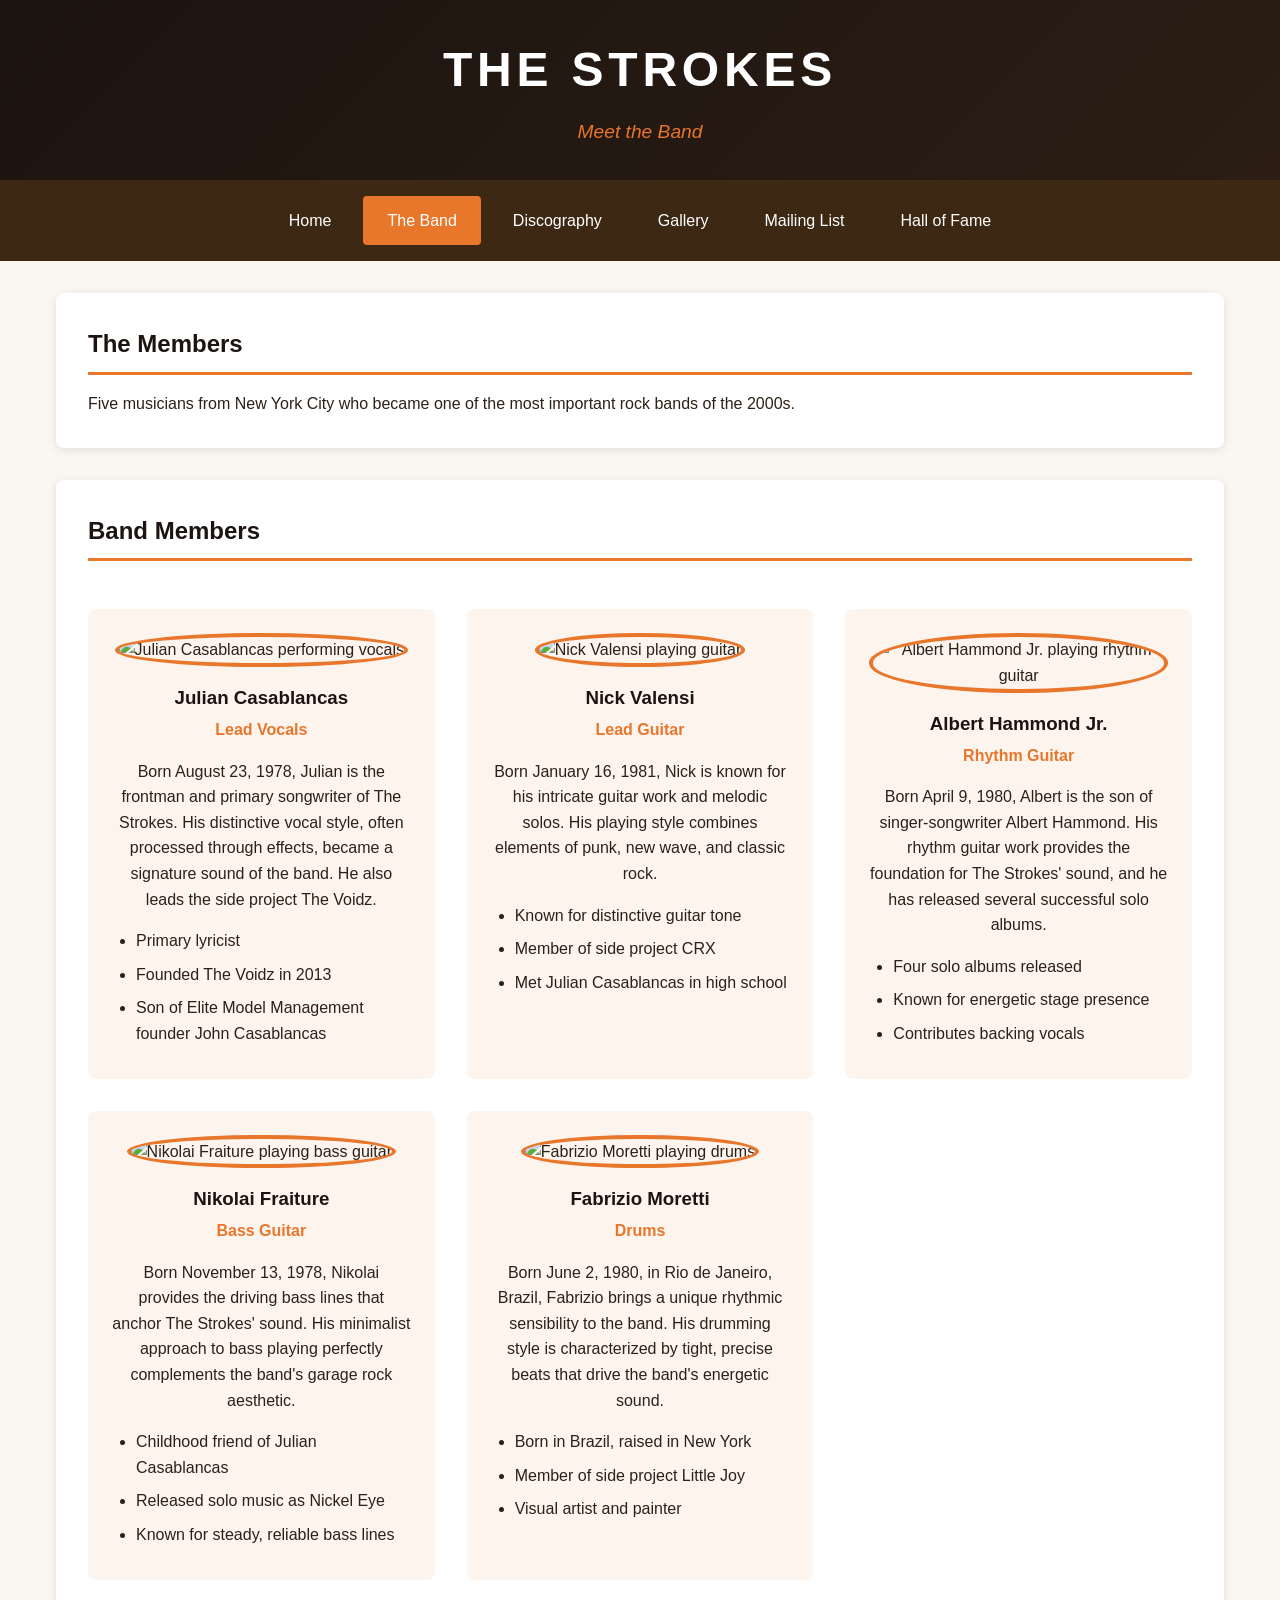
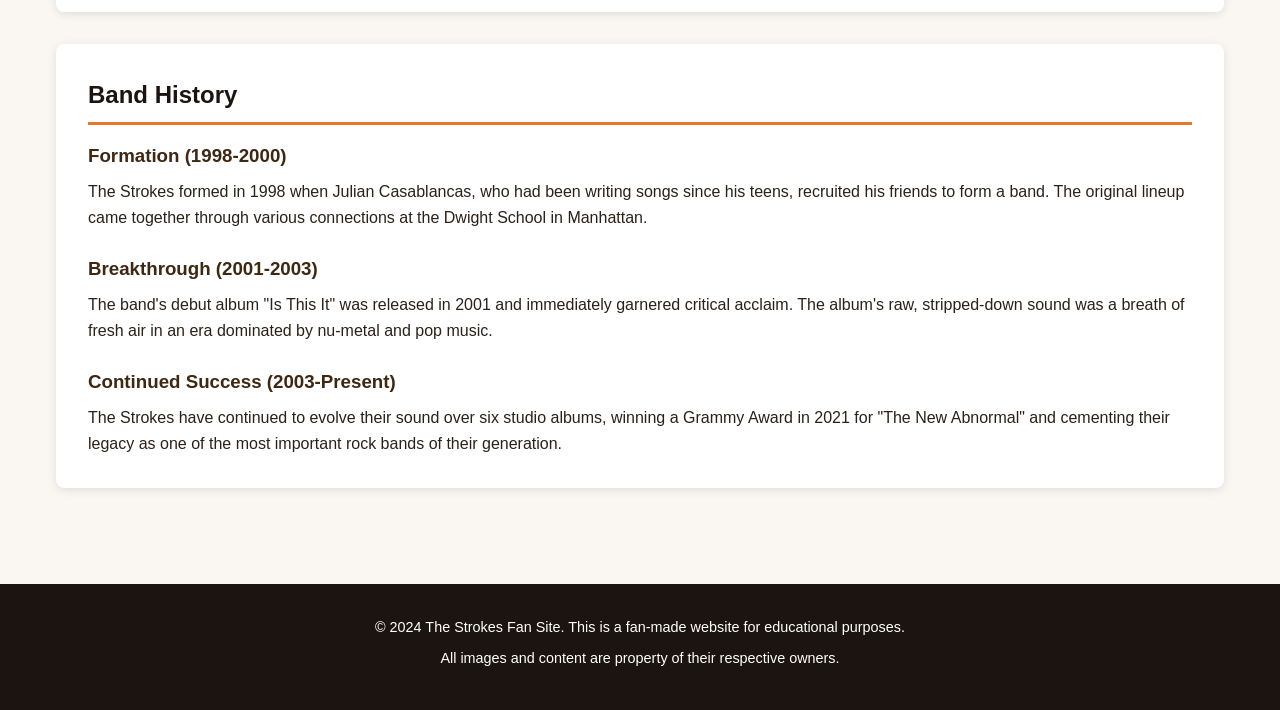
==== band.html @ 6a4db0b4 "Add files via upload" ====
<!DOCTYPE html>
<html lang="en">
<head>
    <meta charset="UTF-8">
    <meta name="viewport" content="width=device-width, initial-scale=1.0">
    <title>The Band - The Strokes</title>
    <link rel="stylesheet" href="styles.css">
</head>
<body>
    <header>
        <h1>The Strokes</h1>
        <p class="tagline">Meet the Band</p>
    </header>

        <nav>
        <ul>
            <li><a href="index.html">Home</a></li>
            <li><a href="band.html" class="active">The Band</a></li>
            <li><a href="discography.html">Discography</a></li>
            <li><a href="gallery.html">Gallery</a></li>
            <li><a href="mailing-list.html">Mailing List</a></li>
            <li><a href="hall-of-fame.html">Hall of Fame</a></li>
        </ul>
    </nav>

    <main>
        <section id="band-intro">
            <h2>The Members</h2>
            <p>Five musicians from New York City who became one of the most important rock bands of the 2000s.</p>
        </section>

        <section id="members">
            <h2>Band Members</h2>
            <article class="member-card">
                <img src="images/julian-casablancas.avif" alt="Julian Casablancas performing vocals">
                <h3>Julian Casablancas</h3>
                <p class="role">Lead Vocals</p>
                <p>Born August 23, 1978, Julian is the frontman and primary songwriter of The Strokes. His distinctive vocal style, often processed through effects, became a signature sound of the band. He also leads the side project The Voidz.</p>
                <ul>
                    <li>Primary lyricist</li>
                    <li>Founded The Voidz in 2013</li>
                    <li>Son of Elite Model Management founder John Casablancas</li>
                </ul>
            </article>

            <article class="member-card">
                <img src="images/nick-valensi.jpg" alt="Nick Valensi playing guitar">
                <h3>Nick Valensi</h3>
                <p class="role">Lead Guitar</p>
                <p>Born January 16, 1981, Nick is known for his intricate guitar work and melodic solos. His playing style combines elements of punk, new wave, and classic rock.</p>
                <ul>
                    <li>Known for distinctive guitar tone</li>
                    <li>Member of side project CRX</li>
                    <li>Met Julian Casablancas in high school</li>
                </ul>
            </article>

            <article class="member-card">
                <img src="images/albert-hammond-jr.jpg" alt="Albert Hammond Jr. playing rhythm guitar">
                <h3>Albert Hammond Jr.</h3>
                <p class="role">Rhythm Guitar</p>
                <p>Born April 9, 1980, Albert is the son of singer-songwriter Albert Hammond. His rhythm guitar work provides the foundation for The Strokes' sound, and he has released several successful solo albums.</p>
                <ul>
                    <li>Four solo albums released</li>
                    <li>Known for energetic stage presence</li>
                    <li>Contributes backing vocals</li>
                </ul>
            </article>

            <article class="member-card">
                <img src="images/nikolai-fraiture.webp" alt="Nikolai Fraiture playing bass guitar">
                <h3>Nikolai Fraiture</h3>
                <p class="role">Bass Guitar</p>
                <p>Born November 13, 1978, Nikolai provides the driving bass lines that anchor The Strokes' sound. His minimalist approach to bass playing perfectly complements the band's garage rock aesthetic.</p>
                <ul>
                    <li>Childhood friend of Julian Casablancas</li>
                    <li>Released solo music as Nickel Eye</li>
                    <li>Known for steady, reliable bass lines</li>
                </ul>
            </article>

            <article class="member-card">
                <img src="images/fabrizio-moretti.jpg" alt="Fabrizio Moretti playing drums">
                <h3>Fabrizio Moretti</h3>
                <p class="role">Drums</p>
                <p>Born June 2, 1980, in Rio de Janeiro, Brazil, Fabrizio brings a unique rhythmic sensibility to the band. His drumming style is characterized by tight, precise beats that drive the band's energetic sound.</p>
                <ul>
                    <li>Born in Brazil, raised in New York</li>
                    <li>Member of side project Little Joy</li>
                    <li>Visual artist and painter</li>
                </ul>
            </article>
        </section>

        <section id="band-history">
            <h2>Band History</h2>
            <article>
                <h3>Formation (1998-2000)</h3>
                <p>The Strokes formed in 1998 when Julian Casablancas, who had been writing songs since his teens, recruited his friends to form a band. The original lineup came together through various connections at the Dwight School in Manhattan.</p>
            </article>
            <article>
                <h3>Breakthrough (2001-2003)</h3>
                <p>The band's debut album "Is This It" was released in 2001 and immediately garnered critical acclaim. The album's raw, stripped-down sound was a breath of fresh air in an era dominated by nu-metal and pop music.</p>
            </article>
            <article>
                <h3>Continued Success (2003-Present)</h3>
                <p>The Strokes have continued to evolve their sound over six studio albums, winning a Grammy Award in 2021 for "The New Abnormal" and cementing their legacy as one of the most important rock bands of their generation.</p>
            </article>
        </section>
    </main>

    <footer>
        <p>&copy; 2024 The Strokes Fan Site. This is a fan-made website for educational purposes.</p>
        <p>All images and content are property of their respective owners.</p>
    </footer>

    <script src="script.js"></script>
</body>
</html>
---- styles.css ----
* {
    margin: 0;
    padding: 0;
    box-sizing: border-box;
}

body {
    font-family: 'Segoe UI', Tahoma, Geneva, Verdana, sans-serif;
    line-height: 1.6;
    color: #2b2118;
    background-color: #faf6f1;
}

header {
    background: linear-gradient(135deg, #1c1410 0%, #2b1d14 100%);
    color: #fff;
    text-align: center;
    padding: 2rem 1rem;
}

header h1 {
    font-size: 3rem;
    letter-spacing: 0.3rem;
    text-transform: uppercase;
    margin-bottom: 0.5rem;
}

header .tagline {
    font-size: 1.2rem;
    color: #e8762b;
    font-style: italic;
}

nav {
    background-color: #3d2814;
    padding: 1rem;
    position: sticky;
    top: 0;
    z-index: 1000;
}

nav ul {
    list-style: none;
    display: flex;
    justify-content: center;
    flex-wrap: wrap;
    gap: 0.5rem;
}
nav ul li a {
    color: #fff;
    text-decoration: none;
    padding: 0.75rem 1.5rem;
    display: block;
    transition: background-color 0.3s ease, color 0.3s ease;
    border-radius: 4px;
}

nav ul li a:hover,
nav ul li a.active {
    background-color: #e8762b;
    color: #fff;
}
main {
    max-width: 1200px;
    margin: 0 auto;
    padding: 2rem 1rem;
}

section {
    background: #fff;
    margin-bottom: 2rem;
    padding: 2rem;
    border-radius: 8px;
    box-shadow: 0 2px 10px rgba(0, 0, 0, 0.1);
}
section h2 {
    color: #1c1410;
    margin-bottom: 1rem;
    padding-bottom: 0.5rem;
    border-bottom: 3px solid #e8762b;
}

#hero .hero-image {
    width: 100%;
    max-height: 400px;
    object-fit: cover;
    border-radius: 8px;
    margin: 1rem 0;
}

#highlights {
    display: grid;
    grid-template-columns: repeat(auto-fit, minmax(280px, 1fr));
    gap: 1.5rem;
}

#highlights h2 {
    grid-column: 1 / -1;
}

.highlight-card {
    background: #fdf5ed;
    padding: 1.5rem;
    border-radius: 8px;
    border-left: 4px solid #e8762b;
}





.highlight-card h3 {
    color: #3d2814;
    margin-bottom: 0.5rem;
}

#quick-facts ul {
    list-style: none;
}


#quick-facts ul li {
    padding: 0.75rem 0;
    border-bottom: 1px solid #eee;
}
#quick-facts ul li:last-child {
    border-bottom: none;
}

#members {
    display: grid;
    grid-template-columns: repeat(auto-fit, minmax(300px, 1fr));
    gap: 2rem;
}

#members h2 {
    grid-column: 1 / -1;
}

.member-card {
    background: #fdf5ed;
    padding: 1.5rem;
    border-radius: 8px;
    text-align: center;
}

.member-card img {
    width: 200px;
    height: 200px;
    object-fit: cover;
    border-radius: 50%;
    margin-bottom: 1rem;
    border: 4px solid #e8762b;
}

.member-card h3 {
    color: #1c1410;
    margin-bottom: 0.25rem;
}

.member-card .role {
    color: #e8762b;
    font-weight: bold;
    margin-bottom: 1rem;
}

.member-card ul {
    text-align: left;
    margin-top: 1rem;
    padding-left: 1.5rem;
}

.member-card ul li {
    margin-bottom: 0.5rem;
}
.album-card {
    display: flex;
    gap: 2rem;
    margin-bottom: 2rem;
    padding-bottom: 2rem;
    border-bottom: 1px solid #eee;
}

.album-card:last-child {
    border-bottom: none;
    margin-bottom: 0;
    padding-bottom: 0;
}

.album-card img {
    width: 200px;
    height: 200px;
    object-fit: cover;
    border-radius: 8px;
    flex-shrink: 0;
}

.album-info h3 {
    color: #1c1410;
    font-size: 1.5rem;
}

.album-info .year {
    color: #e8762b;
    font-weight: bold;
    font-size: 1.1rem;
    margin-bottom: 0.5rem;
}

.album-info h4 {
    margin-top: 1rem;
    margin-bottom: 0.5rem;
    color: #3d2814;
}

.album-info ol {
    padding-left: 1.5rem;
    columns: 2;
    column-gap: 2rem;
}

.album-info ol li {
    margin-bottom: 0.25rem;
}
.singles-list {
    list-style: none;
}

.singles-list li {
    padding: 0.75rem 0;
    border-bottom: 1px solid #eee;
}

.singles-list li:last-child {
    border-bottom: none;
}




#gallery-grid {
    display: grid;
    grid-template-columns: repeat(auto-fit, minmax(280px, 1fr));
    gap: 1.5rem;
}

#gallery-grid h2 {
    grid-column: 1 / -1;
}

.gallery-item {
    background: #fdf5ed;
    border-radius: 8px;
    overflow: hidden;
}

.gallery-item img {
    width: 100%;
    height: 250px;
    object-fit: cover;
    transition: transform 0.3s ease;
}

.gallery-item:hover img {
    transform: scale(1.05);
}

.gallery-item p {
    padding: 1rem;
    text-align: center;
    font-weight: 500;
}
#signup-form,
#hof-search {
    max-width: 500px;
}

.form-group {
    margin-bottom: 1.5rem;
}

.form-group label {
    display: block;
    margin-bottom: 0.5rem;
    font-weight: bold;
    color: #1c1410;
}

.form-group input {
    width: 100%;
    padding: 0.75rem;
    border: 2px solid #ddd;
    border-radius: 4px;
    font-size: 1rem;
    transition: border-color 0.3s ease;
}

.form-group input:focus {
    outline: none;
    border-color: #e8762b;
}

.form-group input.error {
    border-color: #dc3545;
}

.error-message {
    color: #dc3545;
    font-size: 0.875rem;
    margin-top: 0.25rem;
    display: block;
}

button[type="submit"] {
    background-color: #e8762b;
    color: #fff;
    border: none;
    padding: 0.75rem 2rem;
    font-size: 1rem;
    border-radius: 4px;
    cursor: pointer;
    transition: background-color 0.3s ease;
}

button[type="submit"]:hover {
    background-color: #c9611f;
}

button[type="submit"]:disabled {
    background-color: #ccc;
    cursor: not-allowed;
}
.form-message {
    margin-top: 1.5rem;
    padding: 1rem;
    border-radius: 4px;
    display: none;
}

.form-message.success {
    display: block;
    background-color: #d4edda;
    color: #155724;
    border: 1px solid #c3e6cb;
}

.form-message.error {
    display: block;
    background-color: #f8d7da;
    color: #721c24;
    border: 1px solid #f5c6cb;
}
.loading {
    text-align: center;
    padding: 2rem;
    color: #666;
    font-style: italic;
}

.error-display {
    background-color: #f8d7da;
    color: #721c24;
    padding: 1rem;
    border-radius: 4px;
    margin-bottom: 1rem;
    display: none;
}

.error-display.show {
    display: block;
}

.hof-grid {
    display: grid;
    grid-template-columns: repeat(auto-fit, minmax(280px, 1fr));
    gap: 1.5rem;
}

.hof-card {
    background: #fdf5ed;
    border-radius: 8px;
    overflow: hidden;
    transition: transform 0.3s ease, box-shadow 0.3s ease;
}

.hof-card:hover {
    transform: translateY(-5px);
    box-shadow: 0 5px 20px rgba(0, 0, 0, 0.15);
}

.hof-card img {
    width: 100%;
    height: 200px;
    object-fit: cover;
}

.hof-card-content {
    padding: 1rem;
}

.hof-card h3 {
    color: #1c1410;
    margin-bottom: 0.5rem;
}

.hof-card .category {
    color: #e8762b;
    font-weight: bold;
    font-size: 0.875rem;
    margin-bottom: 0.5rem;
}

.hof-card p {
    font-size: 0.9rem;
    color: #666;
}


footer {
    background-color: #1c1410;
    color: #fff;
    text-align: center;
    padding: 2rem 1rem;
    margin-top: 2rem;
}

footer p {
    margin-bottom: 0.5rem;
    font-size: 0.9rem;
}
#benefits ul,
#privacy ul,
#hof-info ul,
#album-art ul {
    padding-left: 1.5rem;
}

#benefits ul li,
#privacy ul li,
#hof-info ul li,
#album-art ul li {
    margin-bottom: 0.5rem;
}

/* Band History */
#band-history article {
    margin-bottom: 1.5rem;
}

#band-history article:last-child {
    margin-bottom: 0;
}

#band-history h3 {
    color: #3d2814;
    margin-bottom: 0.5rem;
}
@media screen and (max-width: 768px) {
    header h1 {
        font-size: 2rem;
        letter-spacing: 0.2rem;
    }

    header .tagline {
        font-size: 1rem;
    }

    nav ul {
        flex-direction: column;
        align-items: center;
    }

    nav ul li {
        width: 100%;
        text-align: center;
    }

    nav ul li a {
        padding: 0.5rem 1rem;
    }

    section {
        padding: 1.5rem;
    }

    .album-card {
        flex-direction: column;
        align-items: center;
        text-align: center;
    }

    .album-card img {
        width: 150px;
        height: 150px;
    }

    .album-info ol {
        columns: 1;
        text-align: left;
    }

    .member-card img {
        width: 150px;
        height: 150px;
    }

    #highlights {
        grid-template-columns: 1fr;
    }

    #members {
        grid-template-columns: 1fr;
    }

    #gallery-grid {
        grid-template-columns: 1fr;
    }

    .hof-grid {
        grid-template-columns: 1fr;
    }
}

/* mobile css */
@media screen and (max-width: 480px) {
    header {
        padding: 1.5rem 0.5rem;
    }

    header h1 {
        font-size: 1.5rem;
        letter-spacing: 0.1rem;
    }

    header .tagline {
        font-size: 0.9rem;
    }

    main {
        padding: 1rem 0.5rem;
    }

    section {
        padding: 1rem;
        margin-bottom: 1rem;
    }

    section h2 {
        font-size: 1.25rem;
    }

    .album-card img {
        width: 120px;
        height: 120px;
    }

    .member-card img {
        width: 120px;
        height: 120px;
    }

    .gallery-item img {
        height: 200px;
    }

    button[type="submit"] {
        width: 100%;
    }

    footer {
        padding: 1.5rem 0.5rem;
    }

    footer p {
        font-size: 0.8rem;
    }
}

 /* pc resizing*/
@media screen and (min-width: 1400px) {
    main {
        max-width: 1400px;
    }

    #highlights {
        grid-template-columns: repeat(3, 1fr);
    }

    #members {
        grid-template-columns: repeat(3, 1fr);
    }

    #gallery-grid {
        grid-template-columns: repeat(3, 1fr);
    }

    .hof-grid {
        grid-template-columns: repeat(4, 1fr);
    }
}

@media print {
    nav {
        display: none;
    }

    header {
        background: #fff;
        color: #000;
    }

    header .tagline {
        color: #666;
    }

    section {
        box-shadow: none;
        border: 1px solid #ddd;
    }

    footer {
        background: #fff;
        color: #000;
    }
}

@media (prefers-reduced-motion: reduce) {
    * {
        transition: none !important;
        animation: none !important;
    }

    .gallery-item:hover img {
        transform: none;
    }

    .hof-card:hover {
        transform: none;
    }
}
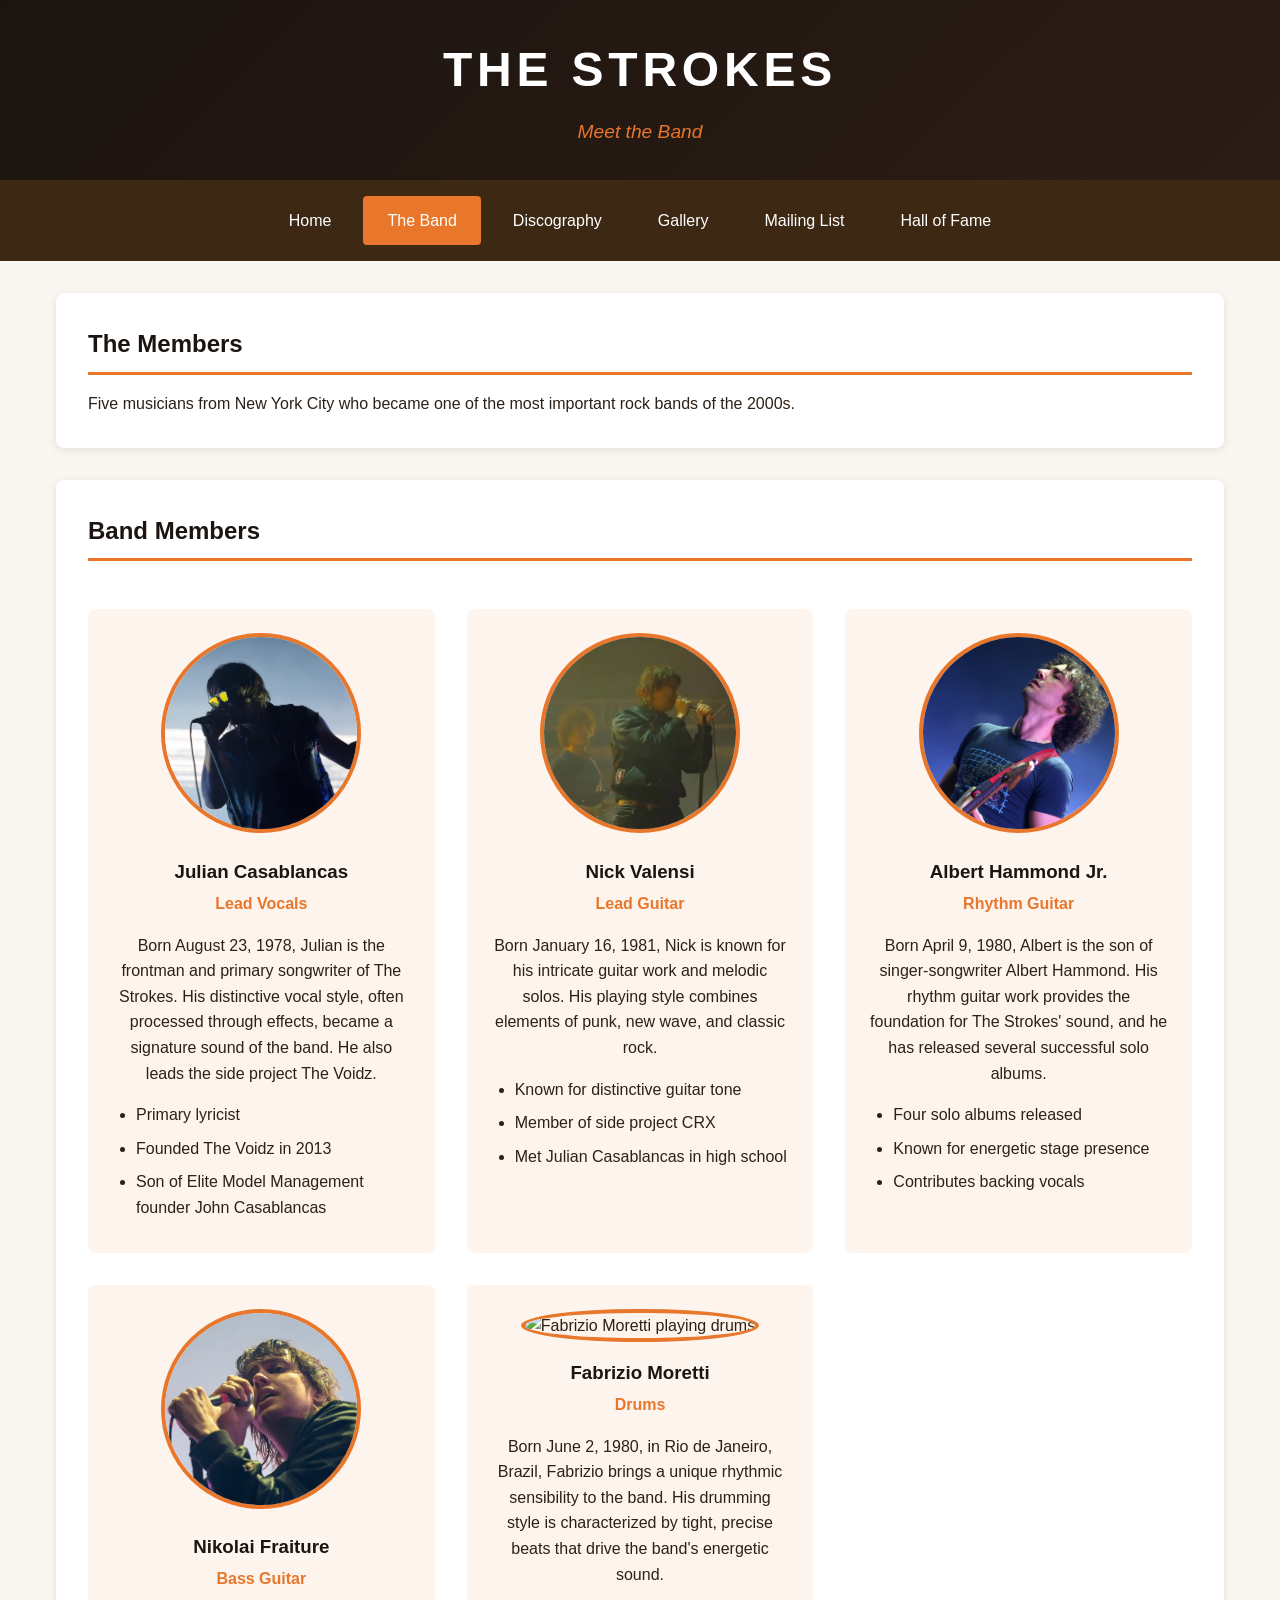
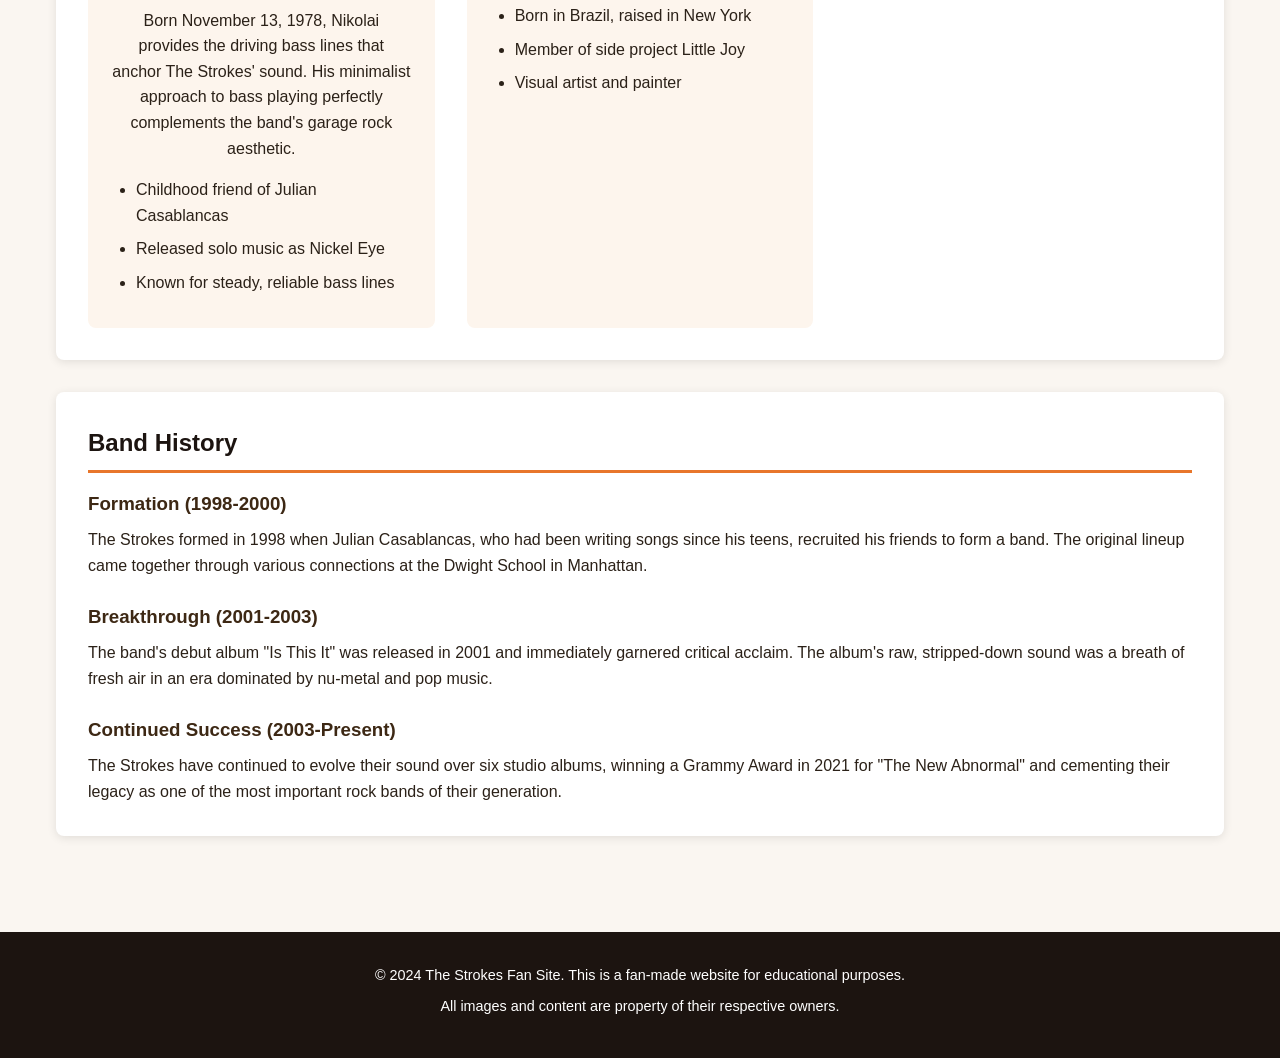
==== commit babfc2b2: "Update band.html" ====
--- a/band.html
+++ b/band.html
@@ -32,7 +32,7 @@
         <section id="members">
             <h2>Band Members</h2>
             <article class="member-card">
-                <img src="images/julian-casablancas.avif" alt="Julian Casablancas performing vocals">
+                <img src="julian-casablancas.avif" alt="Julian Casablancas performing vocals">
                 <h3>Julian Casablancas</h3>
                 <p class="role">Lead Vocals</p>
                 <p>Born August 23, 1978, Julian is the frontman and primary songwriter of The Strokes. His distinctive vocal style, often processed through effects, became a signature sound of the band. He also leads the side project The Voidz.</p>
@@ -44,7 +44,7 @@
             </article>
 
             <article class="member-card">
-                <img src="images/nick-valensi.jpg" alt="Nick Valensi playing guitar">
+                <img src="nick-valensi.jpg" alt="Nick Valensi playing guitar">
                 <h3>Nick Valensi</h3>
                 <p class="role">Lead Guitar</p>
                 <p>Born January 16, 1981, Nick is known for his intricate guitar work and melodic solos. His playing style combines elements of punk, new wave, and classic rock.</p>
@@ -56,7 +56,7 @@
             </article>
 
             <article class="member-card">
-                <img src="images/albert-hammond-jr.jpg" alt="Albert Hammond Jr. playing rhythm guitar">
+                <img src="albert-hammond-jr.jpg" alt="Albert Hammond Jr. playing rhythm guitar">
                 <h3>Albert Hammond Jr.</h3>
                 <p class="role">Rhythm Guitar</p>
                 <p>Born April 9, 1980, Albert is the son of singer-songwriter Albert Hammond. His rhythm guitar work provides the foundation for The Strokes' sound, and he has released several successful solo albums.</p>
@@ -68,7 +68,7 @@
             </article>
 
             <article class="member-card">
-                <img src="images/nikolai-fraiture.webp" alt="Nikolai Fraiture playing bass guitar">
+                <img src="nikolai-fraiture.webp" alt="Nikolai Fraiture playing bass guitar">
                 <h3>Nikolai Fraiture</h3>
                 <p class="role">Bass Guitar</p>
                 <p>Born November 13, 1978, Nikolai provides the driving bass lines that anchor The Strokes' sound. His minimalist approach to bass playing perfectly complements the band's garage rock aesthetic.</p>
@@ -80,7 +80,7 @@
             </article>
 
             <article class="member-card">
-                <img src="images/fabrizio-moretti.jpg" alt="Fabrizio Moretti playing drums">
+                <img src="fabrizio-moretti.jpg" alt="Fabrizio Moretti playing drums">
                 <h3>Fabrizio Moretti</h3>
                 <p class="role">Drums</p>
                 <p>Born June 2, 1980, in Rio de Janeiro, Brazil, Fabrizio brings a unique rhythmic sensibility to the band. His drumming style is characterized by tight, precise beats that drive the band's energetic sound.</p>
@@ -116,4 +116,4 @@
 
     <script src="script.js"></script>
 </body>
-</html>+</html>
